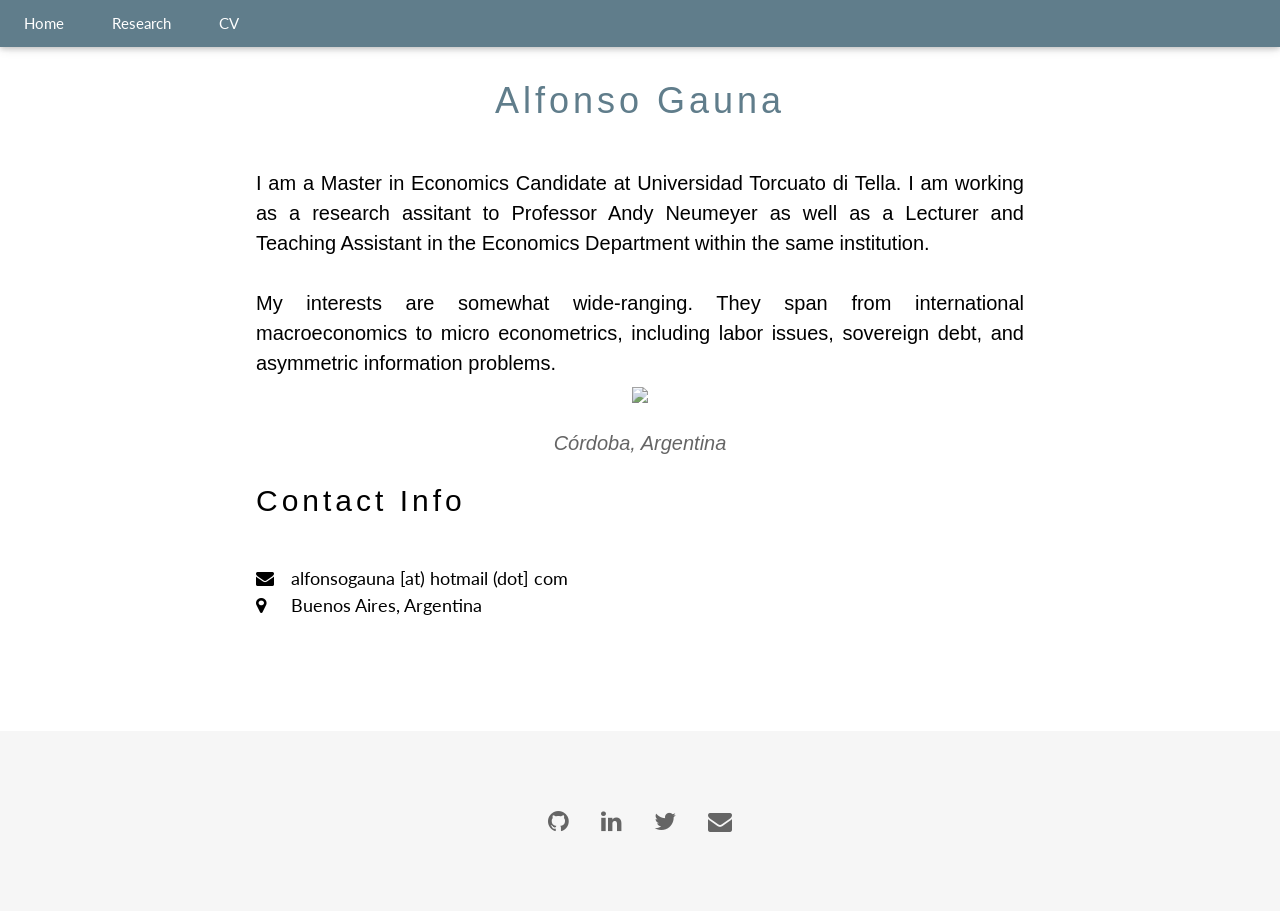
==== index.html @ 94c3eb3a "Create index.html" ====
<!DOCTYPE html>
<html lang="en">
<title>Alfonso Gauna</title>
<link rel="shortcut icon" type="image/x-icon" href="images/favicon.ico" />
<meta charset="UTF-8">
<meta name="viewport" content="width=device-width, initial-scale=1">
<link rel="stylesheet" href="https://www.w3schools.com/w3css/4/w3.css">
<link rel="stylesheet" href="https://fonts.googleapis.com/css?family=Lato">
<link rel="stylesheet" href="https://cdnjs.cloudflare.com/ajax/libs/font-awesome/4.7.0/css/font-awesome.min.css">
<style>
body {font-family: "Lato", sans-serif}
.mySlides {display: none}
img {
    max-width: 60%;
    height: auto;
    width: auto\9; /* ie8 */
}
.center {
  display: block;
  margin-left: auto;
  margin-right: auto;
  width: 50%;
}
</style>
<body>

<!-- Navbar -->
<div class="w3-top">
  <div class="w3-bar w3-blue-grey w3-card">
    <a class="w3-bar-item w3-button w3-padding-large w3-hide-medium w3-hide-large w3-right" href="javascript:void(0)" onclick="myFunction()" title="Toggle Navigation Menu"><i class="fa fa-bars"></i></a>
    <a href="index.html" class="w3-bar-item w3-button w3-padding-large">Home</a>
    <a href="research.html" class="w3-bar-item w3-button w3-padding-large w3-hide-small">Research</a>
    <a href="cv.html" class="w3-bar-item w3-button w3-padding-large w3-hide-small">CV</a>
    <!--
    <a href="resources.html" class="w3-bar-item w3-button w3-padding-large w3-hide-small">Resources</a>
    -->
    <div class="w3-dropdown-hover w3-hide-small">
    </div>
  </div>
</div>

<!-- Navbar on small screens (remove the onclick attribute if you want the navbar to always show on top of the content when clicking on the links) -->
<div id="navDemo" class="w3-bar-block w3-blue-grey w3-hide w3-hide-large w3-hide-medium w3-top" style="margin-top:46px">
  <a href="research.html" class="w3-bar-item w3-button w3-padding-large" onclick="myFunction()">Research</a>
  <a href="cv.html" class="w3-bar-item w3-button w3-padding-large" onclick="myFunction()">CV</a>
  <!--
  <a href="resources.html" class="w3-bar-item w3-button w3-padding-large" onclick="myFunction()">Resources</a>
  -->
</div>

  <!-- Main section-->
  <div class="w3-container w3-content w3-center w3-padding-64" style="max-width:800px" id="band">
    <h1 class="w3-wide w3-text-blue-grey">Alfonso Gauna</h1>
    <!-- <p class="w3-opacity"><i>Economist</i></p> -->
    <h4 class="w3-justify">
      <br>I am a Master in Economics Candidate at Universidad Torcuato di Tella. I am working as a research assitant to Professor Andy Neumeyer as well as a Lecturer and Teaching Assistant in the Economics Department within the same institution.</br>
      <br>My interests are somewhat wide-ranging. They span from international macroeconomics to micro econometrics, including labor issues, sovereign debt, and asymmetric information problems.</br>
  <div class="w3-center">
    	<img src="images/cba.png" class="w3-image w3-greyscale-min" style="width:70%">
   	    <p class="w3-opacity"><i>Córdoba, Argentina</i></p>
	</div>
  <h2 class="w3-wide w3-left-align" >Contact Info</h2>
    <div class="w3-row w3-padding-32">
      <div class="w3-col m6 w3-large w3-margin-bottom w3-left-align">
        <i class="fa fa-envelope" style="width:30px"> </i> alfonsogauna [at) hotmail (dot] com <br>
        <i class="fa fa-map-marker" style="width:30px"></i> Buenos Aires, Argentina<br>
      </div>
    </div>


    </div>
  </div>
  
<!-- End Page Content -->
</div>

<!-- Footer -->
<footer class="w3-container w3-padding-64 w3-center w3-opacity w3-light-grey w3-xlarge">
  <button class="w3-button" onclick="window.open('https://github.com/AlfonsoGauna', '_blank')" title="GitHub"><i class="fa fa-github w3-hover-opacity"></i>
  <button class="w3-button" onclick="window.open('www.linkedin.com/in/AlfonsoGauna', '_blank')" title="LinkedIn"><i class="fa fa-linkedin w3-hover-opacity"></i>
  <button class="w3-button" onclick="window.open('https://twitter.com/fongauna', '_blank')" title="Twitter"><i class="fa fa-twitter w3-hover-opacity"></i>
  <button class="w3-button" onclick="window.location.href='mailto:alfonsogauna@hotmail.com'" title="Mail"><i class="fa fa-envelope w3-hover-opacity" href="https://twitter.com/fongauna"></i>
</footer>

<script>

// Automatic Slideshow - change image every 4 seconds
var myIndex = 0;
carousel();

function carousel() {
  var i;
  var x = document.getElementsByClassName("mySlides");
  for (i = 0; i < x.length; i++) {
    x[i].style.display = "none";  
  }
  myIndex++;
  if (myIndex > x.length) {myIndex = 1}    
  x[myIndex-1].style.display = "block";  
  setTimeout(carousel, 4000);    
}

// Used to toggle the menu on small screens when clicking on the menu button
function myFunction() {
  var x = document.getElementById("navDemo");
  if (x.className.indexOf("w3-show") == -1) {
    x.className += " w3-show";
  } else { 
    x.className = x.className.replace(" w3-show", "");
  }
}

// When the user clicks anywhere outside of the modal, close it
var modal = document.getElementById('ticketModal');
window.onclick = function(event) {
  if (event.target == modal) {
    modal.style.display = "none";
  }
}
</script>

</body>
</html>
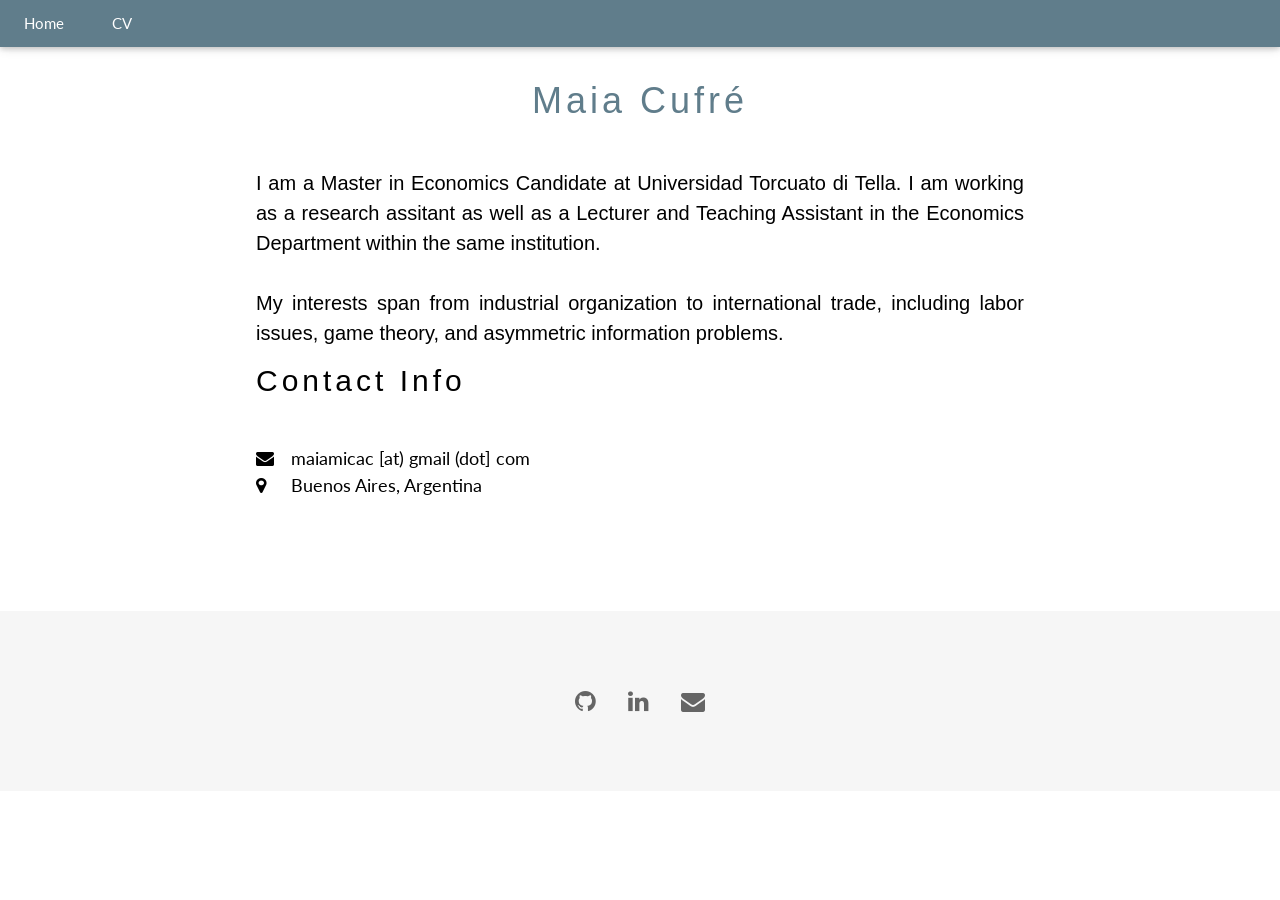
==== commit c5436d0e: "Update index.html" ====
--- a/index.html
+++ b/index.html
@@ -29,7 +29,7 @@
   <div class="w3-bar w3-blue-grey w3-card">
     <a class="w3-bar-item w3-button w3-padding-large w3-hide-medium w3-hide-large w3-right" href="javascript:void(0)" onclick="myFunction()" title="Toggle Navigation Menu"><i class="fa fa-bars"></i></a>
     <a href="index.html" class="w3-bar-item w3-button w3-padding-large">Home</a>
-    <a href="research.html" class="w3-bar-item w3-button w3-padding-large w3-hide-small">Research</a>
+    <!-- <a href="research.html" class="w3-bar-item w3-button w3-padding-large w3-hide-small">Research</a> -->
     <a href="cv.html" class="w3-bar-item w3-button w3-padding-large w3-hide-small">CV</a>
     <!--
     <a href="resources.html" class="w3-bar-item w3-button w3-padding-large w3-hide-small">Resources</a>
@@ -41,7 +41,7 @@
 
 <!-- Navbar on small screens (remove the onclick attribute if you want the navbar to always show on top of the content when clicking on the links) -->
 <div id="navDemo" class="w3-bar-block w3-blue-grey w3-hide w3-hide-large w3-hide-medium w3-top" style="margin-top:46px">
-  <a href="research.html" class="w3-bar-item w3-button w3-padding-large" onclick="myFunction()">Research</a>
+  <!-- <a href="research.html" class="w3-bar-item w3-button w3-padding-large" onclick="myFunction()">Research</a> -->
   <a href="cv.html" class="w3-bar-item w3-button w3-padding-large" onclick="myFunction()">CV</a>
   <!--
   <a href="resources.html" class="w3-bar-item w3-button w3-padding-large" onclick="myFunction()">Resources</a>
@@ -50,19 +50,19 @@
 
   <!-- Main section-->
   <div class="w3-container w3-content w3-center w3-padding-64" style="max-width:800px" id="band">
-    <h1 class="w3-wide w3-text-blue-grey">Alfonso Gauna</h1>
+    <h1 class="w3-wide w3-text-blue-grey">Maia Cufré</h1>
     <!-- <p class="w3-opacity"><i>Economist</i></p> -->
     <h4 class="w3-justify">
-      <br>I am a Master in Economics Candidate at Universidad Torcuato di Tella. I am working as a research assitant to Professor Andy Neumeyer as well as a Lecturer and Teaching Assistant in the Economics Department within the same institution.</br>
-      <br>My interests are somewhat wide-ranging. They span from international macroeconomics to micro econometrics, including labor issues, sovereign debt, and asymmetric information problems.</br>
-  <div class="w3-center">
+      <br>I am a Master in Economics Candidate at Universidad Torcuato di Tella. I am working as a research assitant as well as a Lecturer and Teaching Assistant in the Economics Department within the same institution.</br>
+      <br>My interests span from industrial organization to international trade, including labor issues, game theory, and asymmetric information problems.</br>
+  <!-- <div class="w3-center">
     	<img src="images/cba.png" class="w3-image w3-greyscale-min" style="width:70%">
    	    <p class="w3-opacity"><i>Córdoba, Argentina</i></p>
-	</div>
+	</div> -->
   <h2 class="w3-wide w3-left-align" >Contact Info</h2>
     <div class="w3-row w3-padding-32">
       <div class="w3-col m6 w3-large w3-margin-bottom w3-left-align">
-        <i class="fa fa-envelope" style="width:30px"> </i> alfonsogauna [at) hotmail (dot] com <br>
+        <i class="fa fa-envelope" style="width:30px"> </i> maiamicac [at) gmail (dot] com <br>
         <i class="fa fa-map-marker" style="width:30px"></i> Buenos Aires, Argentina<br>
       </div>
     </div>
@@ -76,10 +76,9 @@
 
 <!-- Footer -->
 <footer class="w3-container w3-padding-64 w3-center w3-opacity w3-light-grey w3-xlarge">
-  <button class="w3-button" onclick="window.open('https://github.com/AlfonsoGauna', '_blank')" title="GitHub"><i class="fa fa-github w3-hover-opacity"></i>
-  <button class="w3-button" onclick="window.open('www.linkedin.com/in/AlfonsoGauna', '_blank')" title="LinkedIn"><i class="fa fa-linkedin w3-hover-opacity"></i>
-  <button class="w3-button" onclick="window.open('https://twitter.com/fongauna', '_blank')" title="Twitter"><i class="fa fa-twitter w3-hover-opacity"></i>
-  <button class="w3-button" onclick="window.location.href='mailto:alfonsogauna@hotmail.com'" title="Mail"><i class="fa fa-envelope w3-hover-opacity" href="https://twitter.com/fongauna"></i>
+  <button class="w3-button" onclick="window.open('https://github.com/MaiaCufre', '_blank')" title="GitHub"><i class="fa fa-github w3-hover-opacity"></i>
+  <button class="w3-button" onclick="window.open('https://www.linkedin.com/in/maia-cufr%C3%A9-2a04b5199', '_blank')" title="LinkedIn"><i class="fa fa-linkedin w3-hover-opacity"></i>
+  <button class="w3-button" onclick="window.location.href='mailto:maiamicac@gmail.com'" title="Mail"><i class="fa fa-envelope w3-hover-opacity"></i>
 </footer>
 
 <script>
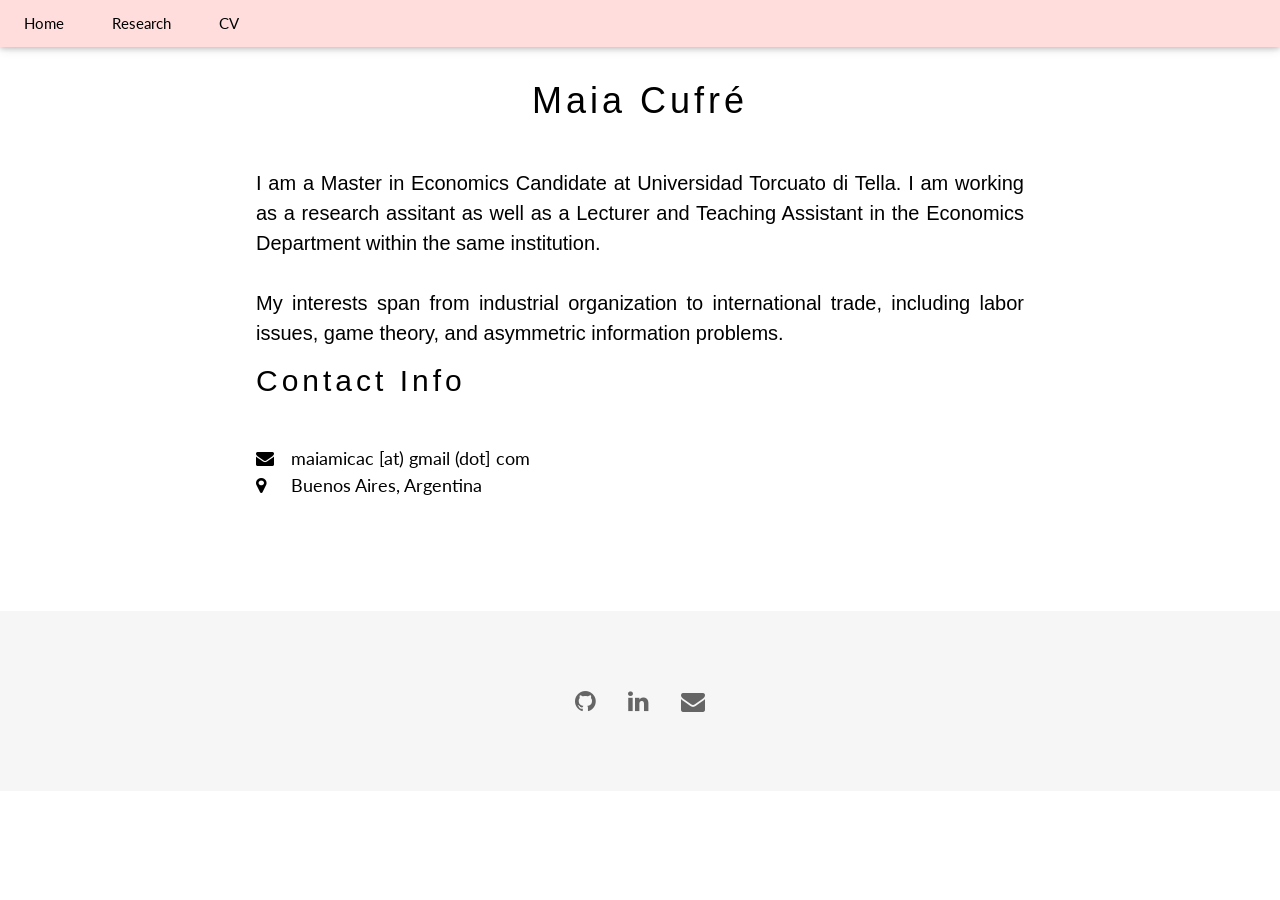
==== commit b6c12592: "Add research page and the WS figures index" ====
--- a/index.html
+++ b/index.html
@@ -1,6 +1,6 @@
 <!DOCTYPE html>
 <html lang="en">
-<title>Alfonso Gauna</title>
+<title>Maia Cufré</title>
 <link rel="shortcut icon" type="image/x-icon" href="images/favicon.ico" />
 <meta charset="UTF-8">
 <meta name="viewport" content="width=device-width, initial-scale=1">
@@ -26,10 +26,10 @@
 
 <!-- Navbar -->
 <div class="w3-top">
-  <div class="w3-bar w3-blue-grey w3-card">
+  <div class="w3-bar w3-pale-red w3-card">
     <a class="w3-bar-item w3-button w3-padding-large w3-hide-medium w3-hide-large w3-right" href="javascript:void(0)" onclick="myFunction()" title="Toggle Navigation Menu"><i class="fa fa-bars"></i></a>
     <a href="index.html" class="w3-bar-item w3-button w3-padding-large">Home</a>
-    <!-- <a href="research.html" class="w3-bar-item w3-button w3-padding-large w3-hide-small">Research</a> -->
+    <a href="research.html" class="w3-bar-item w3-button w3-padding-large w3-hide-small">Research</a>
     <a href="cv.html" class="w3-bar-item w3-button w3-padding-large w3-hide-small">CV</a>
     <!--
     <a href="resources.html" class="w3-bar-item w3-button w3-padding-large w3-hide-small">Resources</a>
@@ -40,8 +40,8 @@
 </div>
 
 <!-- Navbar on small screens (remove the onclick attribute if you want the navbar to always show on top of the content when clicking on the links) -->
-<div id="navDemo" class="w3-bar-block w3-blue-grey w3-hide w3-hide-large w3-hide-medium w3-top" style="margin-top:46px">
-  <!-- <a href="research.html" class="w3-bar-item w3-button w3-padding-large" onclick="myFunction()">Research</a> -->
+<div id="navDemo" class="w3-bar-block w3-pale-red w3-hide w3-hide-large w3-hide-medium w3-top" style="margin-top:46px">
+  <a href="research.html" class="w3-bar-item w3-button w3-padding-large" onclick="myFunction()">Research</a>
   <a href="cv.html" class="w3-bar-item w3-button w3-padding-large" onclick="myFunction()">CV</a>
   <!--
   <a href="resources.html" class="w3-bar-item w3-button w3-padding-large" onclick="myFunction()">Resources</a>
@@ -50,7 +50,7 @@
 
   <!-- Main section-->
   <div class="w3-container w3-content w3-center w3-padding-64" style="max-width:800px" id="band">
-    <h1 class="w3-wide w3-text-blue-grey">Maia Cufré</h1>
+    <h1 class="w3-wide w3-text-pale-red">Maia Cufré</h1>
     <!-- <p class="w3-opacity"><i>Economist</i></p> -->
     <h4 class="w3-justify">
       <br>I am a Master in Economics Candidate at Universidad Torcuato di Tella. I am working as a research assitant as well as a Lecturer and Teaching Assistant in the Economics Department within the same institution.</br>
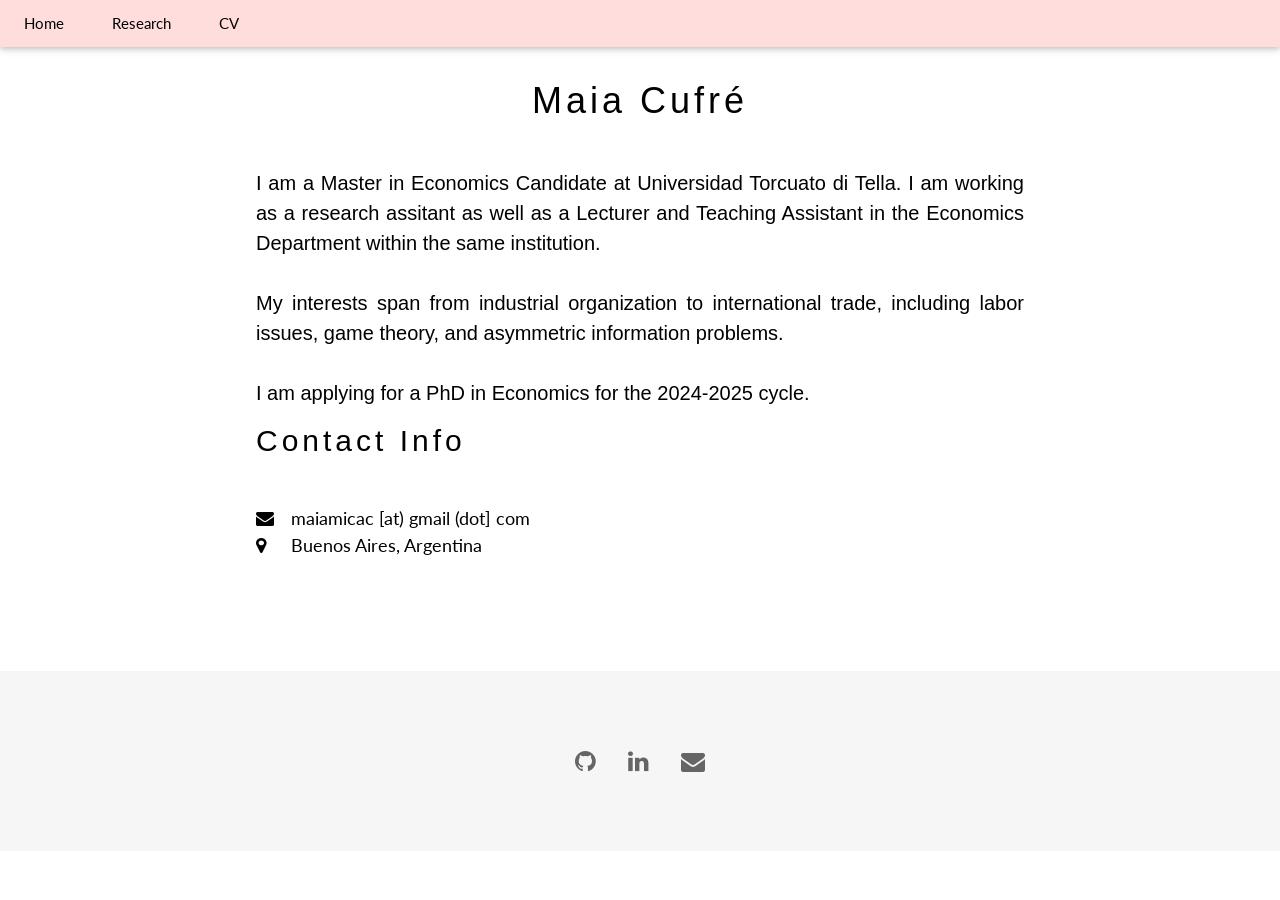
==== commit b9b72e39: "Add PhD Application" ====
--- a/index.html
+++ b/index.html
@@ -55,10 +55,8 @@
     <h4 class="w3-justify">
       <br>I am a Master in Economics Candidate at Universidad Torcuato di Tella. I am working as a research assitant as well as a Lecturer and Teaching Assistant in the Economics Department within the same institution.</br>
       <br>My interests span from industrial organization to international trade, including labor issues, game theory, and asymmetric information problems.</br>
-  <!-- <div class="w3-center">
-    	<img src="images/cba.png" class="w3-image w3-greyscale-min" style="width:70%">
-   	    <p class="w3-opacity"><i>Córdoba, Argentina</i></p>
-	</div> -->
+      <br>I am applying for a PhD in Economics for the 2024-2025 cycle.</br>
+
   <h2 class="w3-wide w3-left-align" >Contact Info</h2>
     <div class="w3-row w3-padding-32">
       <div class="w3-col m6 w3-large w3-margin-bottom w3-left-align">
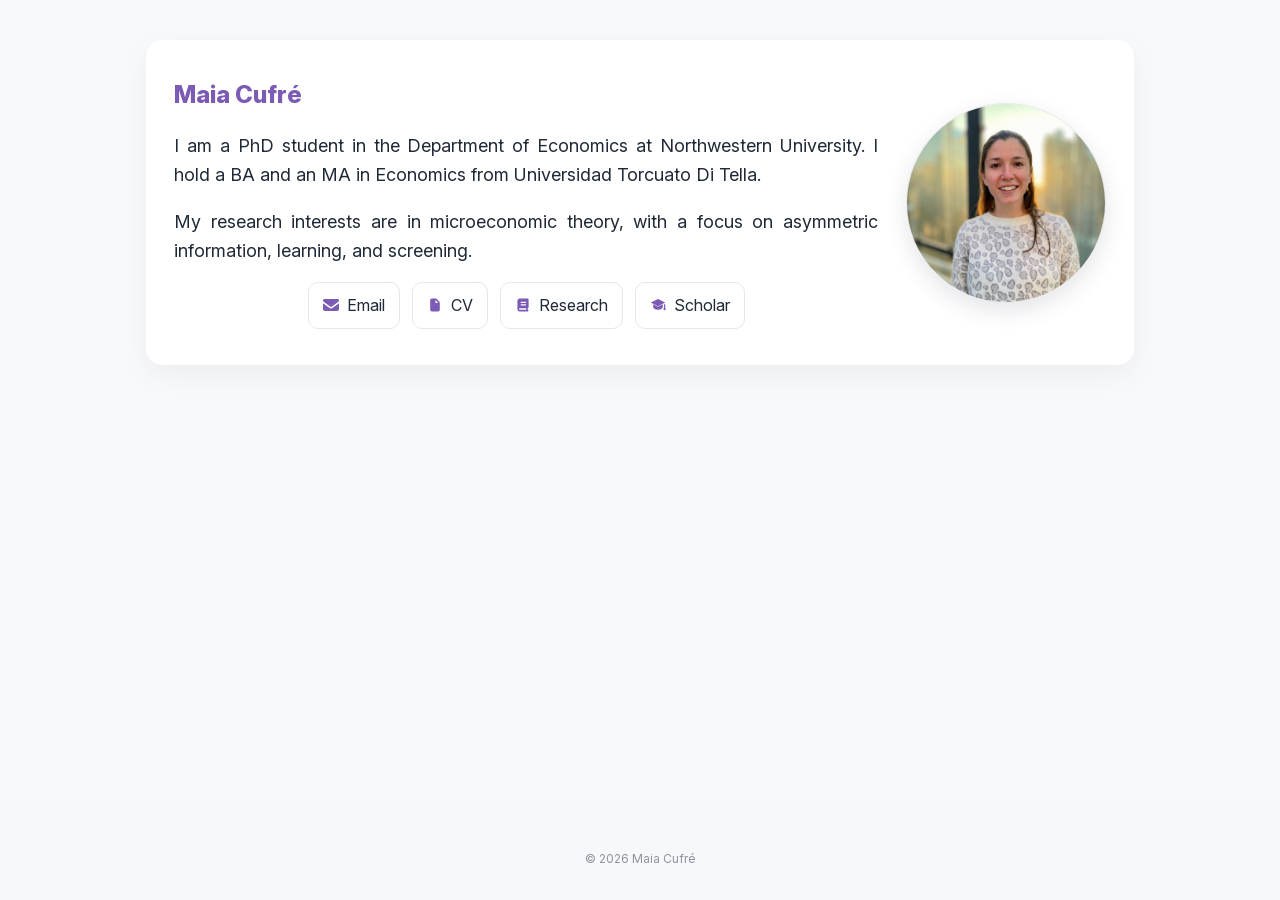
==== commit 6263d8ed: "Modernize personal website" ====
--- a/index.html
+++ b/index.html
@@ -1,119 +1,108 @@
 <!DOCTYPE html>
 <html lang="en">
-<title>Maia Cufré</title>
-<link rel="shortcut icon" type="image/x-icon" href="images/favicon.ico" />
-<meta charset="UTF-8">
-<meta name="viewport" content="width=device-width, initial-scale=1">
-<link rel="stylesheet" href="https://www.w3schools.com/w3css/4/w3.css">
-<link rel="stylesheet" href="https://fonts.googleapis.com/css?family=Lato">
-<link rel="stylesheet" href="https://cdnjs.cloudflare.com/ajax/libs/font-awesome/4.7.0/css/font-awesome.min.css">
-<style>
-body {font-family: "Lato", sans-serif}
-.mySlides {display: none}
-img {
-    max-width: 60%;
-    height: auto;
-    width: auto\9; /* ie8 */
-}
-.center {
-  display: block;
-  margin-left: auto;
-  margin-right: auto;
-  width: 50%;
-}
-</style>
+<head>
+  <title>Maia Cufré</title>
+  <meta charset="UTF-8">
+  <meta name="viewport" content="width=device-width, initial-scale=1">
+  <meta name="description" content="Maia Cufré — Economics PhD student at Northwestern University.">
+  <link rel="canonical" href="https://maiacufre.com/">
+  <meta property="og:type" content="website">
+  <meta property="og:title" content="Maia Cufré">
+  <meta property="og:description" content="Economics PhD student at Northwestern University.">
+  <meta property="og:url" content="https://maiacufre.com/">
+  <meta name="twitter:card" content="summary">
+  <meta name="twitter:title" content="Maia Cufré">
+  <meta name="twitter:description" content="Economics PhD student at Northwestern University.">
+  <script type="application/ld+json">
+  {
+    "@context": "https://schema.org",
+    "@type": "Person",
+    "name": "Maia Cufré",
+    "url": "https://maiacufre.com/",
+    "jobTitle": "Economics PhD Student",
+    "affiliation": {
+      "@type": "CollegeOrUniversity",
+      "name": "Northwestern University",
+      "url": "https://www.northwestern.edu/"
+    },
+    "alumniOf": {
+      "@type": "CollegeOrUniversity",
+      "name": "Universidad Torcuato Di Tella",
+      "url": "https://www.utdt.edu/"
+    },
+    "sameAs": [
+      "https://economics.northwestern.edu/people/graduate/#C",
+      "https://scholar.google.com/citations?user=h2bijvsAAAAJ&hl=en",
+      "https://github.com/MaiaCufre",
+      "https://www.linkedin.com/in/maia-cufr%C3%A9-2a04b5199"
+    ]
+  }
+  </script>
+  <link rel="apple-touch-icon" sizes="180x180" href="icons/favicon_io/apple-touch-icon.png">
+  <link rel="icon" type="image/png" sizes="32x32" href="icons/favicon_io/favicon-32x32.png">
+  <link rel="icon" type="image/png" sizes="16x16" href="icons/favicon_io/favicon-16x16.png">
+  <link rel="shortcut icon" type="image/x-icon" href="icons/favicon_io/favicon.ico">
+  <link rel="manifest" href="icons/favicon_io/site.webmanifest">
+  <link rel="stylesheet" href="styles.css">
+</head>
 <body>
 
-<!-- Navbar -->
-<div class="w3-top">
-  <div class="w3-bar w3-pale-red w3-card">
-    <a class="w3-bar-item w3-button w3-padding-large w3-hide-medium w3-hide-large w3-right" href="javascript:void(0)" onclick="myFunction()" title="Toggle Navigation Menu"><i class="fa fa-bars"></i></a>
-    <a href="index.html" class="w3-bar-item w3-button w3-padding-large">Home</a>
-    <a href="research.html" class="w3-bar-item w3-button w3-padding-large w3-hide-small">Research</a>
-    <a href="cv.html" class="w3-bar-item w3-button w3-padding-large w3-hide-small">CV</a>
-    <!--
-    <a href="resources.html" class="w3-bar-item w3-button w3-padding-large w3-hide-small">Resources</a>
-    -->
-    <div class="w3-dropdown-hover w3-hide-small">
-    </div>
+<svg class="icon-sprite" aria-hidden="true" focusable="false">
+  <symbol id="icon-envelope" viewBox="0 0 512 512">
+    <path d="M48 64c-26.5 0-48 21.5-48 48 0 15.1 7.1 29.3 19.2 38.4l208 156c17.1 12.8 40.5 12.8 57.6 0l208-156c12.1-9.1 19.2-23.3 19.2-38.4 0-26.5-21.5-48-48-48L48 64zM0 196L0 384c0 35.3 28.7 64 64 64l384 0c35.3 0 64-28.7 64-64l0-188-198.4 148.8c-34.1 25.6-81.1 25.6-115.2 0L0 196z"/>
+  </symbol>
+  <symbol id="icon-file" viewBox="0 0 640 640">
+    <path d="M192 64C156.7 64 128 92.7 128 128L128 512C128 547.3 156.7 576 192 576L448 576C483.3 576 512 547.3 512 512L512 234.5C512 217.5 505.3 201.2 493.3 189.2L386.7 82.7C374.7 70.7 358.5 64 341.5 64L192 64zM453.5 240L360 240C346.7 240 336 229.3 336 216L336 122.5L453.5 240z"/>
+  </symbol>
+  <symbol id="icon-book" viewBox="0 0 640 640">
+    <path d="M480 576L192 576C139 576 96 533 96 480L96 160C96 107 139 64 192 64L496 64C522.5 64 544 85.5 544 112L544 400C544 420.9 530.6 438.7 512 445.3L512 512C529.7 512 544 526.3 544 544C544 561.7 529.7 576 512 576L480 576zM192 448C174.3 448 160 462.3 160 480C160 497.7 174.3 512 192 512L448 512L448 448L192 448zM224 216C224 229.3 234.7 240 248 240L424 240C437.3 240 448 229.3 448 216C448 202.7 437.3 192 424 192L248 192C234.7 192 224 202.7 224 216zM248 288C234.7 288 224 298.7 224 312C224 325.3 234.7 336 248 336L424 336C437.3 336 448 325.3 448 312C448 298.7 437.3 288 424 288L248 288z"/>
+  </symbol>
+  <symbol id="icon-scholar" viewBox="0 0 640 640">
+    <path d="M320 80L32 224L320 368L608 224L320 80zM128 294.4L128 400C128 461.9 216.8 512 320 512C423.2 512 512 461.9 512 400L512 294.4L320 390.4L128 294.4zM560 304L560 438.7C546 447 536 462.2 536 480C536 506.5 557.5 528 584 528C610.5 528 632 506.5 632 480C632 462.2 622 447 608 438.7L608 280L560 304z"/>
+  </symbol>
+  <symbol id="icon-github" viewBox="0 0 640 640">
+    <path d="M237.9 461.4C237.9 463.4 235.6 465 232.7 465C229.4 465.3 227.1 463.7 227.1 461.4C227.1 459.4 229.4 457.8 232.3 457.8C235.3 457.5 237.9 459.1 237.9 461.4zM206.8 456.9C206.1 458.9 208.1 461.2 211.1 461.8C213.7 462.8 216.7 461.8 217.3 459.8C217.9 457.8 216 455.5 213 454.6C210.4 453.9 207.5 454.9 206.8 456.9zM251 455.2C248.1 455.9 246.1 457.8 246.4 460.1C246.7 462.1 249.3 463.4 252.3 462.7C255.2 462 257.2 460.1 256.9 458.1C256.6 456.2 253.9 454.9 251 455.2zM316.8 72C178.1 72 72 177.3 72 316C72 426.9 141.8 521.8 241.5 555.2C254.3 557.5 258.8 549.6 258.8 543.1C258.8 536.9 258.5 502.7 258.5 481.7C258.5 481.7 188.5 496.7 173.8 451.9C173.8 451.9 162.4 422.8 146 415.3C146 415.3 123.1 399.6 147.6 399.9C147.6 399.9 172.5 401.9 186.2 425.7C208.1 464.3 244.8 453.2 259.1 446.6C261.4 430.6 267.9 419.5 275.1 412.9C219.2 406.7 162.8 398.6 162.8 302.4C162.8 274.9 170.4 261.1 186.4 243.5C183.8 237 175.3 210.2 189 175.6C209.9 169.1 258 202.6 258 202.6C278 197 299.5 194.1 320.8 194.1C342.1 194.1 363.6 197 383.6 202.6C383.6 202.6 431.7 169 452.6 175.6C466.3 210.3 457.8 237 455.2 243.5C471.2 261.2 481 275 481 302.4C481 398.9 422.1 406.6 366.2 412.9C375.4 420.8 383.2 435.8 383.2 459.3C383.2 493 382.9 534.7 382.9 542.9C382.9 549.4 387.5 557.3 400.2 555C500.2 521.8 568 426.9 568 316C568 177.3 455.5 72 316.8 72zM169.2 416.9C167.9 417.9 168.2 420.2 169.9 422.1C171.5 423.7 173.8 424.4 175.1 423.1C176.4 422.1 176.1 419.8 174.4 417.9C172.8 416.3 170.5 415.6 169.2 416.9zM158.4 408.8C157.7 410.1 158.7 411.7 160.7 412.7C162.3 413.7 164.3 413.4 165 412C165.7 410.7 164.7 409.1 162.7 408.1C160.7 407.5 159.1 407.8 158.4 408.8zM190.8 444.4C189.2 445.7 189.8 448.7 192.1 450.6C194.4 452.9 197.3 453.2 198.6 451.6C199.9 450.3 199.3 447.3 197.3 445.4C195.1 443.1 192.1 442.8 190.8 444.4zM179.4 429.7C177.8 430.7 177.8 433.3 179.4 435.6C181 437.9 183.7 438.9 185 437.9C186.6 436.6 186.6 434 185 431.7C183.6 429.4 181 428.4 179.4 429.7z"/>
+  </symbol>
+  <symbol id="icon-linkedin" viewBox="0 0 640 640">
+    <path d="M512 96L127.9 96C110.3 96 96 110.5 96 128.3L96 511.7C96 529.5 110.3 544 127.9 544L512 544C529.6 544 544 529.5 544 511.7L544 128.3C544 110.5 529.6 96 512 96zM231.4 480L165 480L165 266.2L231.5 266.2L231.5 480L231.4 480zM198.2 160C219.5 160 236.7 177.2 236.7 198.5C236.7 219.8 219.5 237 198.2 237C176.9 237 159.7 219.8 159.7 198.5C159.7 177.2 176.9 160 198.2 160zM480.3 480L413.9 480L413.9 376C413.9 351.2 413.4 319.3 379.4 319.3C344.8 319.3 339.5 346.3 339.5 374.2L339.5 480L273.1 480L273.1 266.2L336.8 266.2L336.8 295.4L337.7 295.4C346.6 278.6 368.3 260.9 400.6 260.9C467.8 260.9 480.3 305.2 480.3 362.8L480.3 480z"/>
+  </symbol>
+</svg>
+
+<div class="site-container text-center" id="band">
+  <div class="main-wrap">
+    <section class="hero fade-in">
+      <div class="profile-layout">
+        <div class="profile-copy">
+          <h1 class="text-blue-grey">Maia Cufré</h1>
+          <div class="bio-text">
+            <p>I am a PhD student in the Department of Economics at Northwestern University. I hold a BA and an MA in Economics from Universidad Torcuato Di Tella.</p>
+            <p>My research interests are in microeconomic theory, with a focus on asymmetric information, learning, and screening.</p>
+          </div>
+
+          <div class="btn-row">
+            <a class="btn" href="mailto:mcufre@u.northwestern.edu" target="_blank" rel="noopener"><svg class="svg-icon" aria-hidden="true" focusable="false"><use href="#icon-envelope"></use></svg> Email</a>
+            <a class="btn" href="docs/CV_Cufre.pdf" target="_blank" rel="noopener"><svg class="svg-icon" aria-hidden="true" focusable="false"><use href="#icon-file"></use></svg> CV</a>
+            <a class="btn" href="research.html"><svg class="svg-icon" aria-hidden="true" focusable="false"><use href="#icon-book"></use></svg> Research</a>
+            <a class="btn" href="https://scholar.google.com/citations?user=h2bijvsAAAAJ&hl=en" target="_blank" rel="noopener"><svg class="svg-icon" aria-hidden="true" focusable="false"><use href="#icon-scholar"></use></svg> Scholar</a>
+          </div>
+        </div>
+
+        <div class="profile-photo-wrap">
+          <img class="profile-photo" src="images/headshot.jpg" alt="Maia Cufré" width="1306" height="1741" decoding="async">
+        </div>
+      </div>
+    </section>
   </div>
 </div>
 
-<!-- Navbar on small screens (remove the onclick attribute if you want the navbar to always show on top of the content when clicking on the links) -->
-<div id="navDemo" class="w3-bar-block w3-pale-red w3-hide w3-hide-large w3-hide-medium w3-top" style="margin-top:46px">
-  <a href="research.html" class="w3-bar-item w3-button w3-padding-large" onclick="myFunction()">Research</a>
-  <a href="cv.html" class="w3-bar-item w3-button w3-padding-large" onclick="myFunction()">CV</a>
-  <!--
-  <a href="resources.html" class="w3-bar-item w3-button w3-padding-large" onclick="myFunction()">Resources</a>
-  -->
-</div>
-
-  <!-- Main section-->
-  <div class="w3-container w3-content w3-center w3-padding-64" style="max-width:800px" id="band">
-    <h1 class="w3-wide w3-text-pale-red">Maia Cufré</h1>
-    <!-- <p class="w3-opacity"><i>Economist</i></p> -->
-    <h4 class="w3-justify">
-      <br>I am a Master in Economics Candidate at Universidad Torcuato di Tella. I am working as a research assitant as well as a Lecturer and Teaching Assistant in the Economics Department within the same institution.</br>
-      <br>My interests span from industrial organization to international trade, including labor issues, game theory, and asymmetric information problems.</br>
-      <br>I am applying for a PhD in Economics for the 2024-2025 cycle.</br>
-
-  <h2 class="w3-wide w3-left-align" >Contact Info</h2>
-    <div class="w3-row w3-padding-32">
-      <div class="w3-col m6 w3-large w3-margin-bottom w3-left-align">
-        <i class="fa fa-envelope" style="width:30px"> </i> maiamicac [at) gmail (dot] com <br>
-        <i class="fa fa-map-marker" style="width:30px"></i> Buenos Aires, Argentina<br>
-      </div>
-    </div>
-
-
-    </div>
+<footer class="site-footer">
+  <div class="copyright">
+    © <span id="yr"></span> <a href="https://economics.northwestern.edu/people/graduate/#C" target="_blank" rel="me noopener">Maia Cufré</a>
   </div>
-  
-<!-- End Page Content -->
-</div>
-
-<!-- Footer -->
-<footer class="w3-container w3-padding-64 w3-center w3-opacity w3-light-grey w3-xlarge">
-  <button class="w3-button" onclick="window.open('https://github.com/MaiaCufre', '_blank')" title="GitHub"><i class="fa fa-github w3-hover-opacity"></i>
-  <button class="w3-button" onclick="window.open('https://www.linkedin.com/in/maia-cufr%C3%A9-2a04b5199', '_blank')" title="LinkedIn"><i class="fa fa-linkedin w3-hover-opacity"></i>
-  <button class="w3-button" onclick="window.location.href='mailto:maiamicac@gmail.com'" title="Mail"><i class="fa fa-envelope w3-hover-opacity"></i>
 </footer>
 
 <script>
-
-// Automatic Slideshow - change image every 4 seconds
-var myIndex = 0;
-carousel();
-
-function carousel() {
-  var i;
-  var x = document.getElementsByClassName("mySlides");
-  for (i = 0; i < x.length; i++) {
-    x[i].style.display = "none";  
-  }
-  myIndex++;
-  if (myIndex > x.length) {myIndex = 1}    
-  x[myIndex-1].style.display = "block";  
-  setTimeout(carousel, 4000);    
-}
-
-// Used to toggle the menu on small screens when clicking on the menu button
-function myFunction() {
-  var x = document.getElementById("navDemo");
-  if (x.className.indexOf("w3-show") == -1) {
-    x.className += " w3-show";
-  } else { 
-    x.className = x.className.replace(" w3-show", "");
-  }
-}
-
-// When the user clicks anywhere outside of the modal, close it
-var modal = document.getElementById('ticketModal');
-window.onclick = function(event) {
-  if (event.target == modal) {
-    modal.style.display = "none";
-  }
-}
+document.getElementById("yr").textContent = new Date().getFullYear();
 </script>
 
 </body>
--- a/styles.css
+++ b/styles.css
@@ -0,0 +1,537 @@
+@font-face {
+  font-family: "Inter";
+  src: url("fonts/inter/InterVariable.woff2") format("woff2");
+  font-weight: 100 900;
+  font-style: normal;
+  font-display: swap;
+}
+
+@font-face {
+  font-family: "Inter";
+  src: url("fonts/inter/InterVariable-Italic.woff2") format("woff2");
+  font-weight: 100 900;
+  font-style: italic;
+  font-display: swap;
+}
+
+:root {
+  --bg: #f7f9fb;
+  --txt: #1f2937;
+  --muted: #6b7280;
+  --brand: #7b5bb3;
+  --brand-2: #5d3f91;
+  --card: #ffffff;
+  --radius: 16px;
+  --rule: #e5e7eb;
+}
+
+*,
+*::before,
+*::after {
+  box-sizing: border-box;
+}
+
+html,
+body {
+  background: var(--bg);
+  color: var(--txt);
+}
+
+body {
+  min-height: 100vh;
+  margin: 0;
+  display: flex;
+  flex-direction: column;
+  font-family: "Inter", -apple-system, BlinkMacSystemFont, "Segoe UI", Roboto, Helvetica, Arial, sans-serif;
+  line-height: 1.6;
+}
+
+a:hover {
+  color: var(--brand-2);
+  text-decoration: underline;
+}
+
+.text-center {
+  text-align: center;
+}
+
+.text-blue-grey {
+  color: var(--brand);
+}
+
+.fade-in {
+  animation: fade-in 0.8s;
+}
+
+@keyframes fade-in {
+  from {
+    opacity: 0;
+  }
+
+  to {
+    opacity: 1;
+  }
+}
+
+img {
+  max-width: 60%;
+  height: auto;
+}
+
+.center {
+  display: block;
+  width: 50%;
+  margin-right: auto;
+  margin-left: auto;
+}
+
+.site-container {
+  width: 100%;
+  max-width: 1060px;
+  margin-right: auto;
+  margin-left: auto;
+  padding-top: 0;
+  padding-right: 16px;
+  padding-left: 16px;
+}
+
+.main-wrap {
+  max-width: 1020px;
+  margin: 0 auto;
+  padding: 40px 16px 32px;
+}
+
+.hero {
+  background: var(--card);
+  border-radius: var(--radius);
+  padding: 36px 28px;
+  box-shadow: 0 10px 30px rgba(0, 0, 0, 0.05);
+}
+
+.profile-layout {
+  display: grid;
+  grid-template-columns: minmax(0, 1fr) 200px;
+  gap: 28px;
+  align-items: center;
+  text-align: left;
+}
+
+.profile-copy {
+  min-width: 0;
+}
+
+.hero h1 {
+  margin: 0 0 8px;
+  font-weight: 800;
+  letter-spacing: 0;
+}
+
+.bio-text {
+  font-size: 18px;
+  text-align: justify;
+  text-align-last: left;
+}
+
+.bio-text p:last-child {
+  margin-bottom: 0;
+}
+
+.profile-photo-wrap {
+  width: 200px;
+  aspect-ratio: 1;
+  overflow: hidden;
+  justify-self: end;
+  border: 1px solid var(--rule);
+  border-radius: 50%;
+  box-shadow: 0 8px 22px rgba(31, 41, 55, 0.12);
+}
+
+.profile-photo {
+  display: block;
+  width: 100%;
+  max-width: none;
+  height: 100%;
+  object-fit: cover;
+  object-position: center 42%;
+  transform: scale(1.08);
+}
+
+.page-title {
+  text-align: center;
+}
+
+.section-heading {
+  margin: 24px 0 10px;
+  font-size: 24px;
+  font-weight: 400;
+  letter-spacing: 4px;
+}
+
+.btn-row {
+  display: flex;
+  flex-wrap: wrap;
+  gap: 12px;
+  margin-top: 10px;
+}
+
+.profile-copy .btn-row {
+  justify-content: center;
+  margin-top: 16px;
+}
+
+.btn {
+  display: inline-flex;
+  align-items: center;
+  gap: 8px;
+  padding: 10px 14px;
+  border: 1px solid var(--rule);
+  border-radius: 10px;
+  background: var(--card);
+  color: var(--txt);
+  text-decoration: none;
+  transition: transform 0.12s ease, box-shadow 0.12s ease, border-color 0.12s ease;
+}
+
+.btn:hover {
+  transform: translateY(-1px);
+  border-color: var(--brand);
+  color: var(--brand-2);
+  box-shadow: 0 6px 18px rgba(31, 111, 235, 0.1);
+}
+
+.mySlides {
+  display: none;
+}
+
+.carousel-slide {
+  margin-top: 34px;
+  text-align: center;
+}
+
+.carousel-image {
+  display: block;
+  width: min(48%, 360px);
+  margin: 0 auto;
+}
+
+.carousel-caption {
+  margin: 4px 0 0;
+  opacity: 0.6;
+}
+
+.research-wrap {
+  max-width: 940px;
+}
+
+.research-hero {
+  padding: 40px 34px;
+}
+
+.research-header {
+  margin-bottom: 30px;
+  text-align: center;
+}
+
+.research-header .page-title {
+  margin-bottom: 6px;
+}
+
+.research-title {
+  text-wrap: balance;
+}
+
+.research-intro {
+  margin: 0;
+  color: var(--muted);
+  font-size: 16px;
+}
+
+.research-section + .research-section {
+  margin-top: 36px;
+}
+
+.research-section .section-heading {
+  margin: 0 0 16px;
+  font-size: 20px;
+  letter-spacing: 3px;
+}
+
+.research-item {
+  padding-bottom: 20px;
+  border-bottom: 1px solid var(--rule);
+}
+
+.research-item + .research-item {
+  margin-top: 20px;
+}
+
+.research-section .research-item:last-child {
+  padding-bottom: 0;
+  border-bottom: 0;
+}
+
+.paper-title {
+  margin: 0;
+  font-size: 20px;
+  font-weight: 700;
+  line-height: 1.35;
+}
+
+.paper-title a {
+  color: var(--txt);
+  text-decoration: underline;
+  text-decoration-color: rgba(96, 125, 139, 0.35);
+  text-underline-offset: 4px;
+}
+
+.paper-title a:hover {
+  color: var(--brand);
+  text-decoration-color: currentColor;
+}
+
+.paper-authors {
+  margin: 4px 0 0;
+  color: var(--muted);
+  font-size: 16px;
+}
+
+.paper-meta {
+  margin: 2px 0 0;
+  color: var(--muted);
+  font-size: 14px;
+}
+
+.paper-abstract {
+  margin: 14px 0 0;
+  font-size: 16px;
+  line-height: 1.65;
+  text-align: justify;
+  text-align-last: left;
+}
+
+.paper-abstract-label {
+  font-weight: 700;
+}
+
+.thesis-note {
+  font-style: italic;
+}
+
+.site-footer {
+  margin-top: auto;
+  padding: 32px 16px;
+  text-align: center;
+  background-color: rgb(246, 248, 250);
+  opacity: 0.75;
+}
+
+.footer-icons {
+  display: inline-flex;
+  align-items: center;
+  gap: 10px;
+}
+
+.icon-btn {
+  width: 38px;
+  height: 38px;
+  display: inline-grid;
+  place-items: center;
+  border: 1px solid var(--rule);
+  border-radius: 50%;
+  background: var(--card);
+  color: var(--brand);
+  text-decoration: none;
+  transition: transform 0.12s, box-shadow 0.12s, border-color 0.12s;
+}
+
+.icon-btn:hover {
+  transform: translateY(-1px);
+  border-color: var(--brand);
+  color: var(--brand);
+  text-decoration: none;
+  box-shadow: 0 6px 18px rgba(31, 111, 235, 0.12);
+}
+
+.icon-sprite {
+  position: absolute;
+  width: 0;
+  height: 0;
+  overflow: hidden;
+  pointer-events: none;
+}
+
+.svg-icon {
+  display: inline-block;
+  width: 1em;
+  height: 1em;
+  max-width: none;
+  flex: 0 0 auto;
+  vertical-align: -0.125em;
+  color: var(--brand);
+  fill: currentColor;
+}
+
+.svg-icon use {
+  fill: currentColor;
+}
+
+.icon-btn .svg-icon {
+  width: 21px;
+  height: 21px;
+}
+
+.fab-home .svg-icon {
+  width: 20px;
+  height: 20px;
+}
+
+.copyright {
+  margin-top: 16px;
+  color: var(--muted);
+  font-size: 12px;
+}
+
+.copyright a {
+  color: inherit;
+  text-decoration: none;
+}
+
+.copyright a:hover {
+  color: var(--brand);
+  text-decoration: underline;
+}
+
+.fab-home {
+  position: fixed;
+  right: 22px;
+  bottom: 22px;
+  z-index: 1000;
+  width: 52px;
+  height: 52px;
+  display: grid;
+  place-items: center;
+  border: 1px solid var(--rule);
+  border-radius: 50%;
+  background: var(--card);
+  box-shadow: 0 10px 24px rgba(0, 0, 0, 0.12);
+  text-decoration: none;
+  transition: transform 0.12s ease, box-shadow 0.12s ease, border-color 0.12s ease;
+}
+
+.fab-home:hover {
+  transform: translateY(-1px);
+  border-color: var(--brand);
+  box-shadow: 0 14px 28px rgba(31, 111, 235, 0.18);
+}
+
+@media (max-width: 820px) {
+  .site-container {
+    max-width: 100%;
+    padding-right: 0;
+    padding-left: 0;
+  }
+
+  .main-wrap {
+    width: 100%;
+    max-width: 100%;
+    padding: 24px 12px 28px;
+  }
+
+  .hero {
+    width: 100%;
+    max-width: 100%;
+    padding: 28px 20px;
+  }
+
+  .profile-layout {
+    grid-template-columns: 1fr;
+    gap: 20px;
+    min-width: 0;
+  }
+
+  .profile-photo-wrap {
+    width: 176px;
+    justify-self: center;
+    order: -1;
+  }
+
+  .profile-photo {
+    width: 100%;
+  }
+
+  .profile-copy h1 {
+    text-align: center;
+  }
+
+  .bio-text {
+    text-align: left;
+  }
+
+  .research-header {
+    margin-bottom: 26px;
+  }
+
+  .research-section + .research-section {
+    margin-top: 32px;
+  }
+
+  .paper-title {
+    font-size: 18px;
+  }
+
+  .paper-authors,
+  .paper-abstract {
+    font-size: 15px;
+  }
+
+  .paper-meta {
+    font-size: 14px;
+  }
+
+  .btn-row {
+    gap: 10px;
+  }
+
+  .fab-home {
+    right: 14px;
+    bottom: 14px;
+    width: 48px;
+    height: 48px;
+  }
+}
+
+@media (max-width: 540px) {
+  .research-intro {
+    display: none;
+  }
+
+  .research-title-separator {
+    display: none;
+  }
+
+  .research-title-topic {
+    display: block;
+  }
+
+  .main-wrap {
+    padding-right: 10px;
+    padding-left: 10px;
+  }
+
+  .hero {
+    padding-right: 18px;
+    padding-left: 18px;
+  }
+
+  .carousel-image {
+    width: min(74%, 360px);
+  }
+
+  .btn-row {
+    gap: 8px;
+  }
+
+  .btn {
+    padding: 9px 12px;
+  }
+}
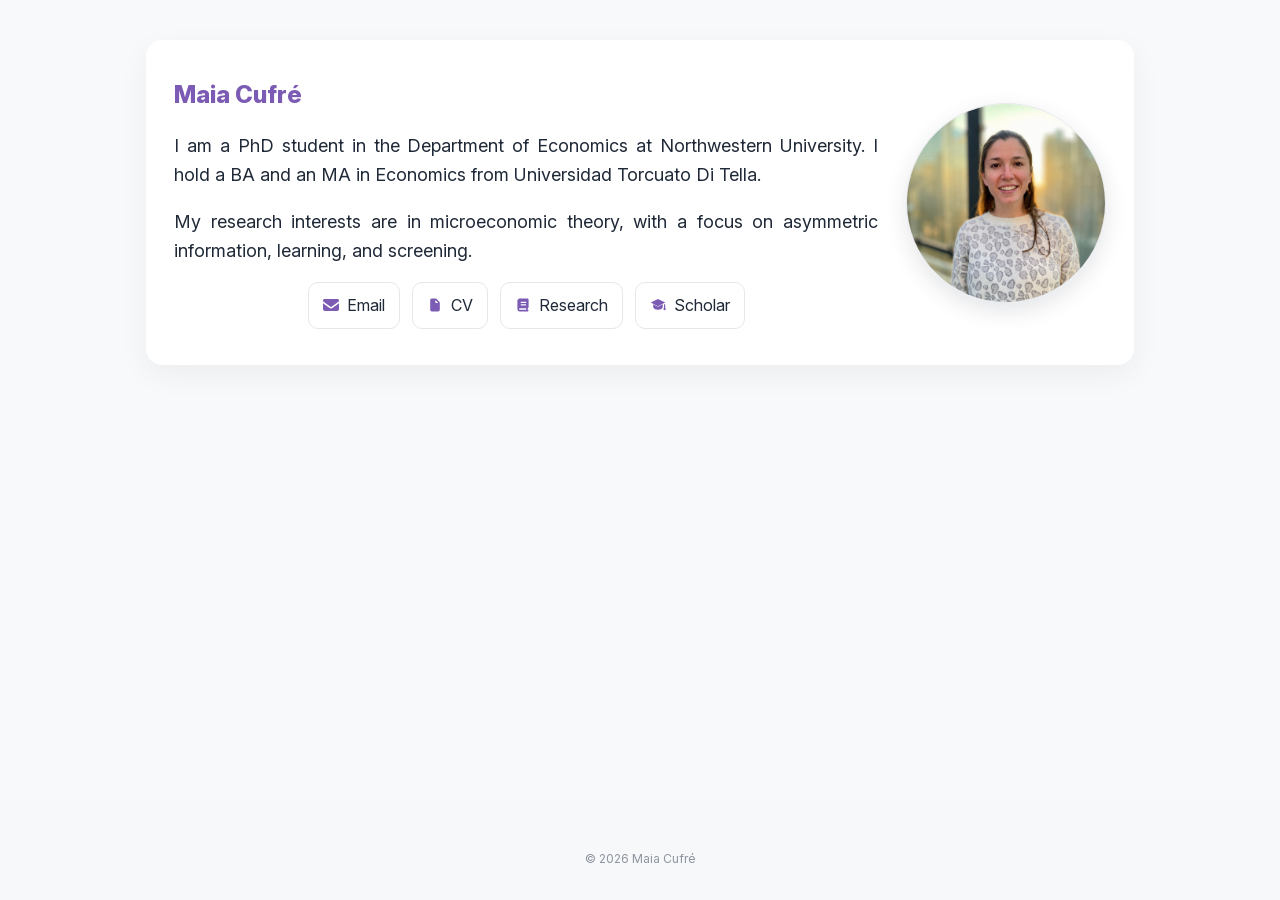
==== commit 1e265085: "Crop homepage headshot" ====
--- a/index.html
+++ b/index.html
@@ -88,7 +88,7 @@
         </div>
 
         <div class="profile-photo-wrap">
-          <img class="profile-photo" src="images/headshot.jpg" alt="Maia Cufré" width="1306" height="1741" decoding="async">
+          <img class="profile-photo" src="images/headshot.jpg" alt="Maia Cufré" width="1005" height="1005" decoding="async">
         </div>
       </div>
     </section>
--- a/styles.css
+++ b/styles.css
@@ -152,8 +152,6 @@
   max-width: none;
   height: 100%;
   object-fit: cover;
-  object-position: center 42%;
-  transform: scale(1.08);
 }
 
 .page-title {
